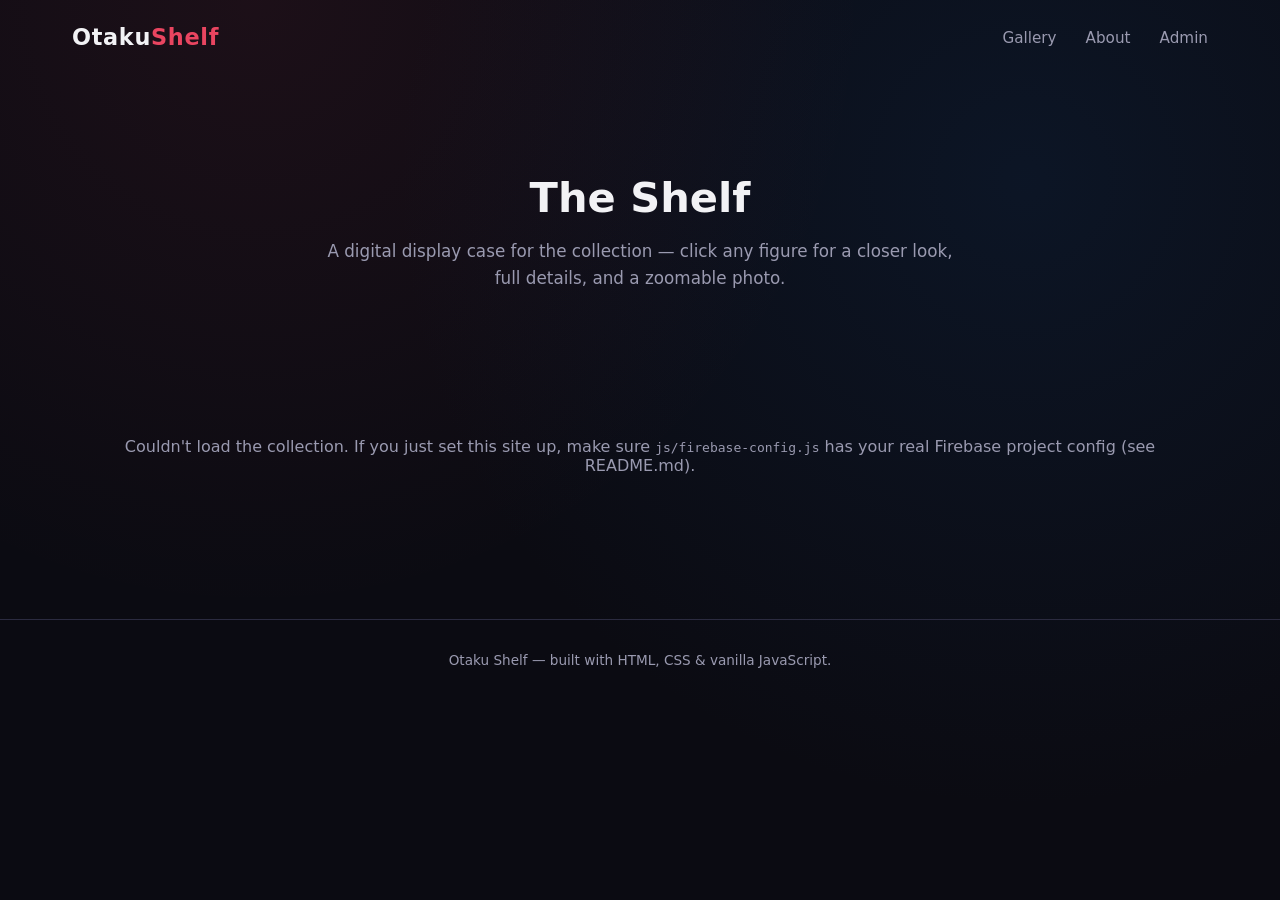
==== index.html @ 0e8b0df6 "Initial commit" ====
<!doctype html>
<html lang="en">
  <head>
    <meta charset="UTF-8" />
    <meta name="viewport" content="width=device-width, initial-scale=1.0" />
    <title>Otaku Shelf</title>
    <link rel="stylesheet" href="css/styles.css" />
  </head>
  <body>
    <header class="site-header">
      <div class="logo">Otaku<span>Shelf</span></div>
      <nav class="site-nav">
        <a href="index.html">Gallery</a>
        <a href="about.html">About</a>
        <a href="admin.html">Admin</a>
      </nav>
    </header>

    <section class="hero">
      <h1>The Shelf</h1>
      <p>
        A digital display case for the collection — click any figure for a
        closer look, full details, and a zoomable photo.
      </p>
    </section>

    <!-- Featured piece, set from the admin page. Hidden when nothing is marked featured. -->
    <section class="featured" id="featuredSection" style="display: none">
      <h2 class="section-heading">Featured piece</h2>
      <article class="featured-card" id="featuredCard" tabindex="0">
        <div class="featured-image">
          <img id="featuredImage" src="" alt="" />
        </div>
        <div class="featured-details">
          <div class="series" id="featuredSeries"></div>
          <h3 id="featuredName"></h3>
          <dl>
            <dt>Sculptor</dt>
            <dd id="featuredSculptor"></dd>
            <dt>Scale</dt>
            <dd id="featuredScale"></dd>
          </dl>
          <p class="description" id="featuredDescription"></p>
          <span class="view-hint">Click for full details &amp; zoom →</span>
        </div>
      </article>
    </section>

    <h2 class="section-heading" id="restHeading" style="display: none">
      More from the shelf
    </h2>

    <main class="gallery" id="gallery">
      <!-- Figure cards are injected here by js/main.js -->
      <p class="empty-state">Loading collection…</p>
    </main>

    <!-- Modal: zoom + details -->
    <div class="modal-overlay" id="modalOverlay">
      <div
        class="modal"
        role="dialog"
        aria-modal="true"
        aria-labelledby="modalTitle"
      >
        <button class="modal-close" id="modalClose" aria-label="Close">
          &times;
        </button>
        <div class="modal-image" id="modalImageWrap">
          <img id="modalImage" src="" alt="" />
          <span class="zoom-hint">Click photo to zoom</span>
        </div>
        <div class="modal-details">
          <div class="series" id="modalSeries"></div>
          <h2 id="modalTitle"></h2>
          <dl>
            <dt>Sculptor</dt>
            <dd id="modalSculptor"></dd>
            <dt>Scale</dt>
            <dd id="modalScale"></dd>
            <dt>Added</dt>
            <dd id="modalDate"></dd>
          </dl>
          <p class="description" id="modalDescription"></p>
        </div>
      </div>
    </div>

    <footer class="site-footer">
      Otaku Shelf — built with HTML, CSS &amp; vanilla JavaScript.
    </footer>

    <script src="https://www.gstatic.com/firebasejs/10.12.2/firebase-app-compat.js"></script>
    <script src="https://www.gstatic.com/firebasejs/10.12.2/firebase-firestore-compat.js"></script>
    <script src="js/firebase-config.js"></script>
    <script src="js/data.js"></script>
    <script src="js/main.js"></script>
  </body>
</html>
---- css/styles.css ----
/* =========================================================
   Otaku Shelf — Spotlight theme
   Dark gallery background with a "museum spotlight" glow
   that follows each card on hover.
   ========================================================= */

:root {
  --bg: #0b0b12;
  --bg-elevated: #14141f;
  --card-bg: #1a1a2e;
  --accent: #e94560;
  --accent-soft: rgba(233, 69, 96, 0.35);
  --text: #f2f2f5;
  --text-dim: #9a9ab0;
  --border: #2b2b40;
  --radius: 14px;
  --max-width: 1200px;
}

* {
  box-sizing: border-box;
}

html,
body {
  margin: 0;
  padding: 0;
  background: var(--bg);
  color: var(--text);
  font-family:
    "Segoe UI",
    system-ui,
    -apple-system,
    Roboto,
    Helvetica,
    Arial,
    sans-serif;
}

body {
  min-height: 100vh;
  background-image:
    radial-gradient(circle at 20% 0%, rgba(233, 69, 96, 0.08), transparent 45%),
    radial-gradient(circle at 80% 20%, rgba(15, 52, 96, 0.25), transparent 50%);
}

a {
  color: var(--accent);
}

/* ---------- Header ---------- */

.site-header {
  display: flex;
  align-items: center;
  justify-content: space-between;
  padding: 1.5rem 2rem;
  max-width: var(--max-width);
  margin: 0 auto;
}

.site-header .logo {
  font-size: 1.4rem;
  font-weight: 700;
  letter-spacing: 0.03em;
}

.site-header .logo span {
  color: var(--accent);
}

.site-nav a {
  color: var(--text-dim);
  text-decoration: none;
  margin-left: 1.5rem;
  font-size: 0.95rem;
  transition: color 0.2s ease;
}

.site-nav a:hover {
  color: var(--text);
}

/* ---------- Hero ---------- */

.hero {
  text-align: center;
  padding: 4rem 1.5rem 3rem;
  max-width: 700px;
  margin: 0 auto;
}

.hero h1 {
  font-size: 2.6rem;
  margin-bottom: 0.75rem;
}

.hero p {
  color: var(--text-dim);
  font-size: 1.05rem;
  line-height: 1.6;
}

/* ---------- Featured figure ---------- */

.section-heading {
  max-width: var(--max-width);
  margin: 0 auto 0.9rem;
  padding: 0 2rem;
  font-size: 0.85rem;
  color: var(--text-dim);
  text-transform: uppercase;
  letter-spacing: 0.08em;
}

.featured {
  max-width: var(--max-width);
  margin: 0 auto;
  padding: 0 2rem 2.5rem;
}

.featured .section-heading {
  padding: 0;
  margin-bottom: 0.9rem;
}

.featured-card {
  display: grid;
  grid-template-columns: 1fr 1fr;
  gap: 0;
  background: var(--card-bg);
  border: 1px solid var(--border);
  border-radius: var(--radius);
  overflow: hidden;
  cursor: pointer;
  transition: border-color 0.25s ease;
}

.featured-card:hover,
.featured-card:focus-visible {
  border-color: var(--accent-soft);
}

.featured-image {
  aspect-ratio: 4 / 3;
  background: #0f0f18;
  overflow: hidden;
}

.featured-image img {
  width: 100%;
  height: 100%;
  object-fit: cover;
}

.featured-details {
  padding: 2rem;
  display: flex;
  flex-direction: column;
  justify-content: center;
}

.featured-details .series {
  color: var(--accent);
  font-size: 0.82rem;
  font-weight: 600;
  text-transform: uppercase;
  letter-spacing: 0.04em;
}

.featured-details h3 {
  font-size: 1.7rem;
  margin: 0.35rem 0 1rem;
}

.featured-details dl {
  display: grid;
  grid-template-columns: auto 1fr;
  gap: 0.4rem 1rem;
  font-size: 0.9rem;
  margin: 1rem 0;
}

.featured-details dt {
  color: var(--text-dim);
}

.featured-details dd {
  margin: 0;
}

.featured-details .description {
  color: var(--text-dim);
  line-height: 1.6;
  margin: 0;
}

.featured-details .view-hint {
  display: inline-block;
  margin-top: 1.1rem;
  font-size: 0.85rem;
  color: var(--accent);
}

@media (max-width: 720px) {
  .featured-card {
    grid-template-columns: 1fr;
  }
}

/* ---------- Gallery grid ---------- */

.gallery {
  max-width: var(--max-width);
  margin: 0 auto;
  padding: 1rem 2rem 5rem;
  display: grid;
  grid-template-columns: repeat(auto-fill, minmax(230px, 1fr));
  gap: 1.75rem;
}

.figure-card {
  position: relative;
  background: var(--card-bg);
  border: 1px solid var(--border);
  border-radius: var(--radius);
  overflow: hidden;
  cursor: pointer;
  isolation: isolate;
  transition:
    transform 0.25s ease,
    border-color 0.25s ease;
}

.figure-card:hover,
.figure-card:focus-visible {
  transform: translateY(-6px);
  border-color: var(--accent-soft);
}

/* the spotlight glow that tracks the cursor */
.figure-card::before {
  content: "";
  position: absolute;
  inset: -40%;
  background: radial-gradient(
    circle at var(--mx, 50%) var(--my, 50%),
    var(--accent-soft),
    transparent 60%
  );
  opacity: 0;
  transition: opacity 0.3s ease;
  z-index: 0;
  pointer-events: none;
}

.figure-card:hover::before {
  opacity: 1;
}

.figure-card .thumb-wrap {
  position: relative;
  z-index: 1;
  aspect-ratio: 3 / 4;
  overflow: hidden;
  background: #0f0f18;
}

.figure-card img {
  width: 100%;
  height: 100%;
  object-fit: cover;
  display: block;
  transition: transform 0.4s ease;
}

.figure-card:hover img {
  transform: scale(1.06);
}

.figure-card .card-body {
  position: relative;
  z-index: 1;
  padding: 1rem 1.1rem 1.2rem;
}

.figure-card h3 {
  margin: 0 0 0.25rem;
  font-size: 1.05rem;
}

.figure-card .series {
  color: var(--accent);
  font-size: 0.82rem;
  font-weight: 600;
  text-transform: uppercase;
  letter-spacing: 0.04em;
}

.figure-card .meta-line {
  margin-top: 0.5rem;
  font-size: 0.8rem;
  color: var(--text-dim);
}

.empty-state {
  grid-column: 1 / -1;
  text-align: center;
  padding: 3rem 1rem;
  color: var(--text-dim);
}

/* ---------- Modal (zoom + details) ---------- */

.modal-overlay {
  position: fixed;
  inset: 0;
  background: rgba(5, 5, 10, 0.85);
  backdrop-filter: blur(4px);
  display: flex;
  align-items: center;
  justify-content: center;
  padding: 2rem;
  z-index: 100;
  opacity: 0;
  visibility: hidden;
  transition: opacity 0.2s ease;
}

.modal-overlay.open {
  opacity: 1;
  visibility: visible;
}

.modal {
  background: var(--bg-elevated);
  border: 1px solid var(--border);
  border-radius: var(--radius);
  max-width: 960px;
  width: 100%;
  max-height: 90vh;
  display: grid;
  grid-template-columns: 1.1fr 1fr;
  overflow: hidden;
  box-shadow: 0 30px 80px rgba(0, 0, 0, 0.6);
}

.modal-image {
  position: relative;
  background: #05050a;
  cursor: zoom-in;
  overflow: hidden;
  display: flex;
  align-items: center;
  justify-content: center;
}

.modal-image img {
  width: 100%;
  height: 100%;
  object-fit: contain;
  transition: transform 0.25s ease;
  transform-origin: center center;
}

.modal-image.zoomed {
  cursor: zoom-out;
}

.modal-image.zoomed img {
  transform: scale(2);
}

.modal-image .zoom-hint {
  position: absolute;
  bottom: 0.75rem;
  left: 50%;
  transform: translateX(-50%);
  font-size: 0.75rem;
  color: var(--text-dim);
  background: rgba(0, 0, 0, 0.55);
  padding: 0.3rem 0.7rem;
  border-radius: 999px;
  pointer-events: none;
}

.modal-details {
  padding: 2rem;
  overflow-y: auto;
}

.modal-details .series {
  color: var(--accent);
  font-size: 0.85rem;
  font-weight: 600;
  text-transform: uppercase;
  letter-spacing: 0.04em;
}

.modal-details h2 {
  margin: 0.35rem 0 1rem;
  font-size: 1.6rem;
}

.modal-details dl {
  display: grid;
  grid-template-columns: auto 1fr;
  gap: 0.4rem 1rem;
  font-size: 0.9rem;
  margin: 1rem 0;
}

.modal-details dt {
  color: var(--text-dim);
}

.modal-details dd {
  margin: 0;
}

.modal-details p.description {
  line-height: 1.6;
  color: var(--text);
  margin-top: 1rem;
}

.modal-close {
  position: absolute;
  top: 1rem;
  right: 1rem;
  z-index: 5;
  background: rgba(0, 0, 0, 0.5);
  border: none;
  color: var(--text);
  width: 36px;
  height: 36px;
  border-radius: 50%;
  font-size: 1.1rem;
  cursor: pointer;
  display: flex;
  align-items: center;
  justify-content: center;
}

.modal-close:hover {
  background: var(--accent);
}

@media (max-width: 720px) {
  .modal {
    grid-template-columns: 1fr;
    max-height: 95vh;
  }
  .modal-image {
    aspect-ratio: 4 / 3;
  }
}

/* ---------- Footer ---------- */

.site-footer {
  text-align: center;
  padding: 2rem;
  color: var(--text-dim);
  font-size: 0.85rem;
  border-top: 1px solid var(--border);
}

/* ---------- Shared form / admin bits ---------- */

.btn {
  background: var(--accent);
  color: #fff;
  border: none;
  padding: 0.65rem 1.3rem;
  border-radius: 8px;
  font-size: 0.95rem;
  cursor: pointer;
  transition: filter 0.2s ease;
}

.btn:hover {
  filter: brightness(1.1);
}

.btn.secondary {
  background: transparent;
  border: 1px solid var(--border);
  color: var(--text);
}

.btn.danger {
  background: #b0203a;
}

/* ---------- About page ---------- */

.about-wrap {
  max-width: 720px;
  margin: 0 auto;
  padding: 1rem 2rem 5rem;
  display: grid;
  gap: 1.5rem;
}

.about-card {
  background: var(--card-bg);
  border: 1px solid var(--border);
  border-radius: var(--radius);
  padding: 1.75rem;
}

.about-card h2 {
  margin-top: 0;
}

.about-card p {
  color: var(--text-dim);
  line-height: 1.6;
}

.contact-list {
  list-style: none;
  padding: 0;
  margin: 1rem 0 0;
  display: grid;
  gap: 0.5rem;
}

.contact-list strong {
  color: var(--text);
  margin-right: 0.35rem;
}
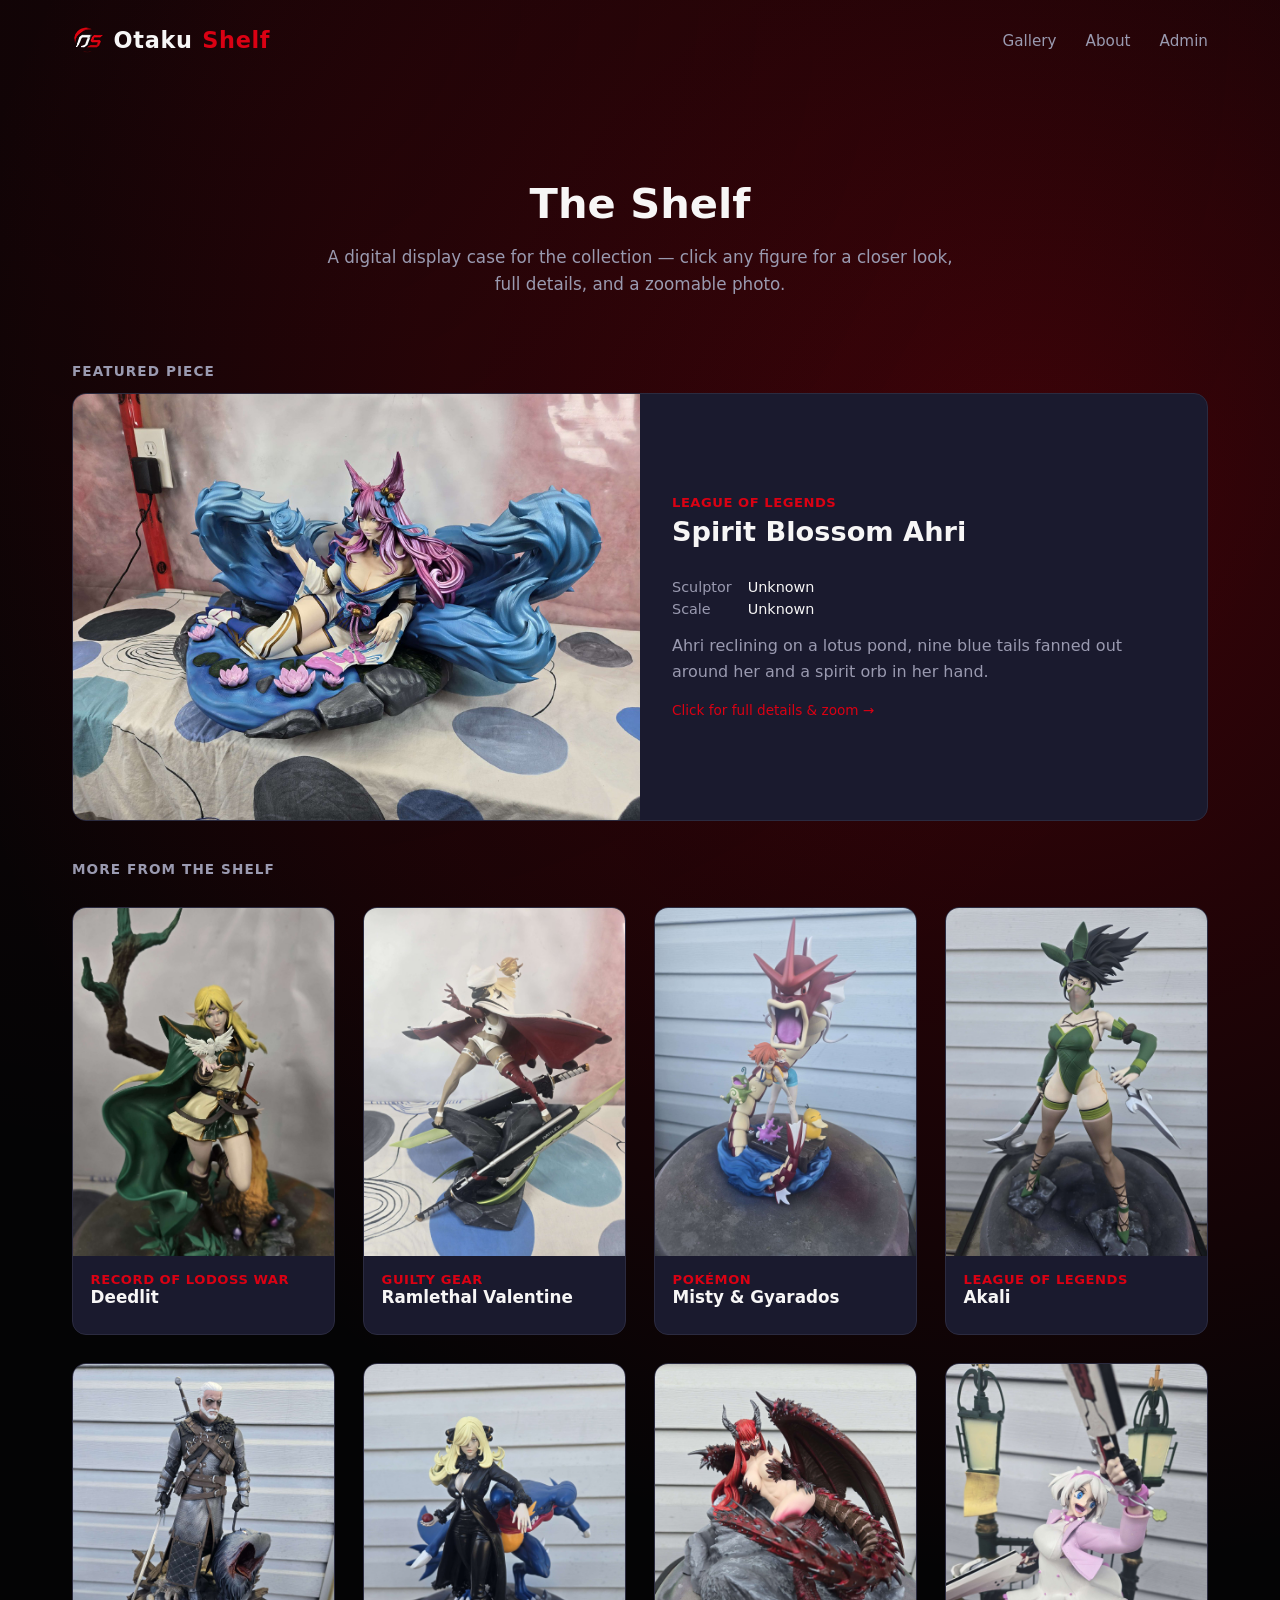
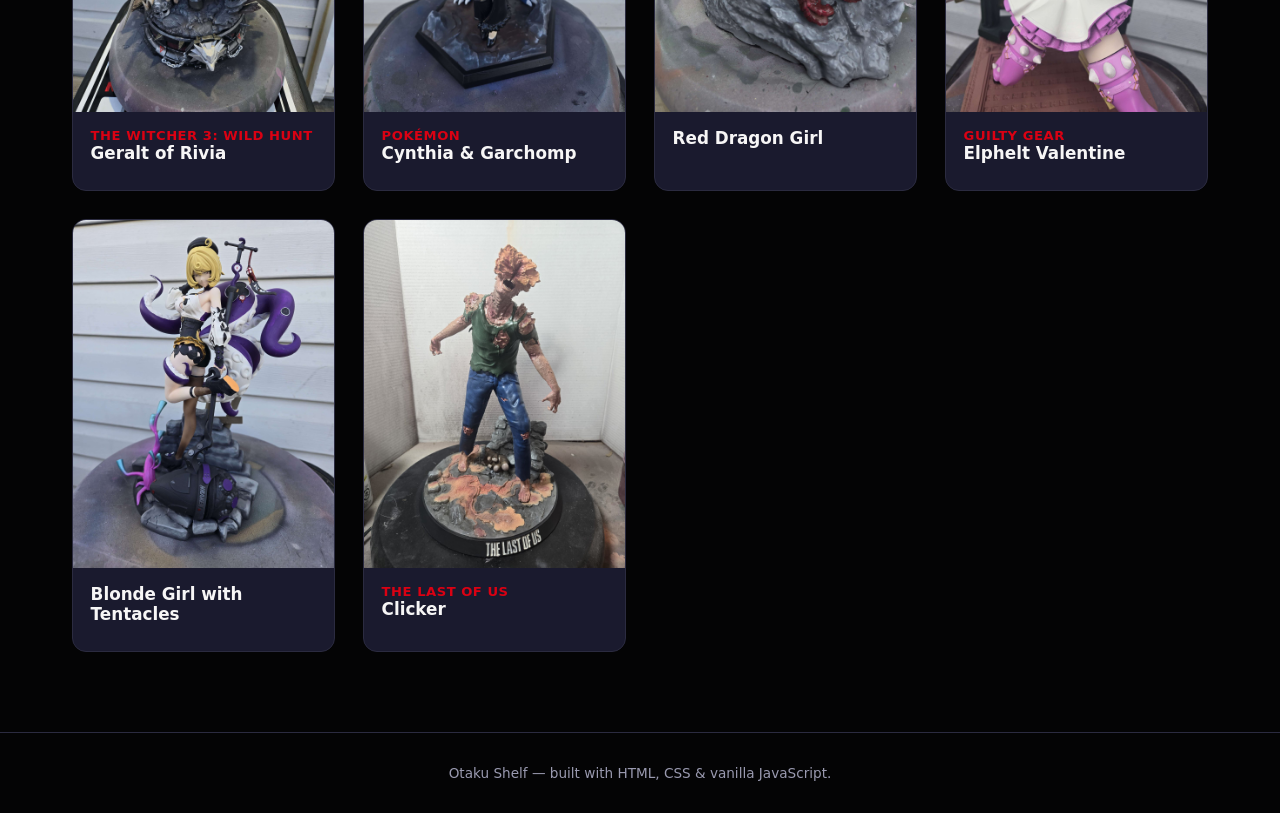
==== commit 57245ff8: "Changed Icons, and removed the firebase." ====
--- a/index.html
+++ b/index.html
@@ -5,14 +5,20 @@
     <meta name="viewport" content="width=device-width, initial-scale=1.0" />
     <title>Otaku Shelf</title>
     <link rel="stylesheet" href="css/styles.css" />
+    <link rel="icon" href="assets/icons/favicon.ico" sizes="any" />
+    <link rel="icon" type="image/png" sizes="32x32" href="assets/icons/favicon-32.png" />
+    <link rel="apple-touch-icon" href="assets/icons/apple-touch-icon.png" />
   </head>
   <body>
     <header class="site-header">
-      <div class="logo">Otaku<span>Shelf</span></div>
+      <a class="logo" href="index.html">
+        <img src="assets/icons/favicon-32.png" alt="" class="logo-icon" />
+        Otaku<span>Shelf</span>
+      </a>
       <nav class="site-nav">
         <a href="index.html">Gallery</a>
         <a href="about.html">About</a>
-        <a href="admin.html">Admin</a>
+        <a href="admin/">Admin</a>
       </nav>
     </header>
 
@@ -90,9 +96,6 @@
       Otaku Shelf — built with HTML, CSS &amp; vanilla JavaScript.
     </footer>
 
-    <script src="https://www.gstatic.com/firebasejs/10.12.2/firebase-app-compat.js"></script>
-    <script src="https://www.gstatic.com/firebasejs/10.12.2/firebase-firestore-compat.js"></script>
-    <script src="js/firebase-config.js"></script>
     <script src="js/data.js"></script>
     <script src="js/main.js"></script>
   </body>
--- a/css/styles.css
+++ b/css/styles.css
@@ -1,16 +1,34 @@
 /* =========================================================
-   Otaku Shelf — Spotlight theme
-   Dark gallery background with a "museum spotlight" glow
-   that follows each card on hover.
+   Otaku Shelf CSS
+   2026-September-29th
+   This is the CSS style for the website.
+
+   website colour scheme is based on the following palette:
+   Primary:
+      - Red: #DA0113
+      - Black: #040405
+      - White: #F7F6F6
+    Monochromatic:
+      - #DA0113
+      - #A6212C
+      - #732E34
+      - #402628
+      - #33292A
+    Shades:
+      - #DA0113
+      - #B5000F
+      - #8C000C
+      - #630008
+      - #3B0005  
    ========================================================= */
 
 :root {
-  --bg: #0b0b12;
+  --bg: #040405;
   --bg-elevated: #14141f;
   --card-bg: #1a1a2e;
-  --accent: #e94560;
-  --accent-soft: rgba(233, 69, 96, 0.35);
-  --text: #f2f2f5;
+  --accent: #da0113;
+  --accent-soft: rgba(218, 1, 19, 0.35);
+  --text: #f7f6f6;
   --text-dim: #9a9ab0;
   --border: #2b2b40;
   --radius: 14px;
@@ -40,8 +58,8 @@
 body {
   min-height: 100vh;
   background-image:
-    radial-gradient(circle at 20% 0%, rgba(233, 69, 96, 0.08), transparent 45%),
-    radial-gradient(circle at 80% 20%, rgba(15, 52, 96, 0.25), transparent 50%);
+    radial-gradient(circle at 20% 0%, rgba(218, 1, 19, 0.08), transparent 45%),
+    radial-gradient(circle at 80% 20%, rgba(218, 1, 19, 0.25), transparent 50%);
 }
 
 a {
@@ -60,9 +78,20 @@
 }
 
 .site-header .logo {
+  display: flex;
+  align-items: center;
+  gap: 0.6rem;
+  color: var(--text);
+  text-decoration: none;
   font-size: 1.4rem;
   font-weight: 700;
   letter-spacing: 0.03em;
+}
+
+.site-header .logo-icon {
+  height: 32px;
+  width: auto;
+  display: block;
 }
 
 .site-header .logo span {
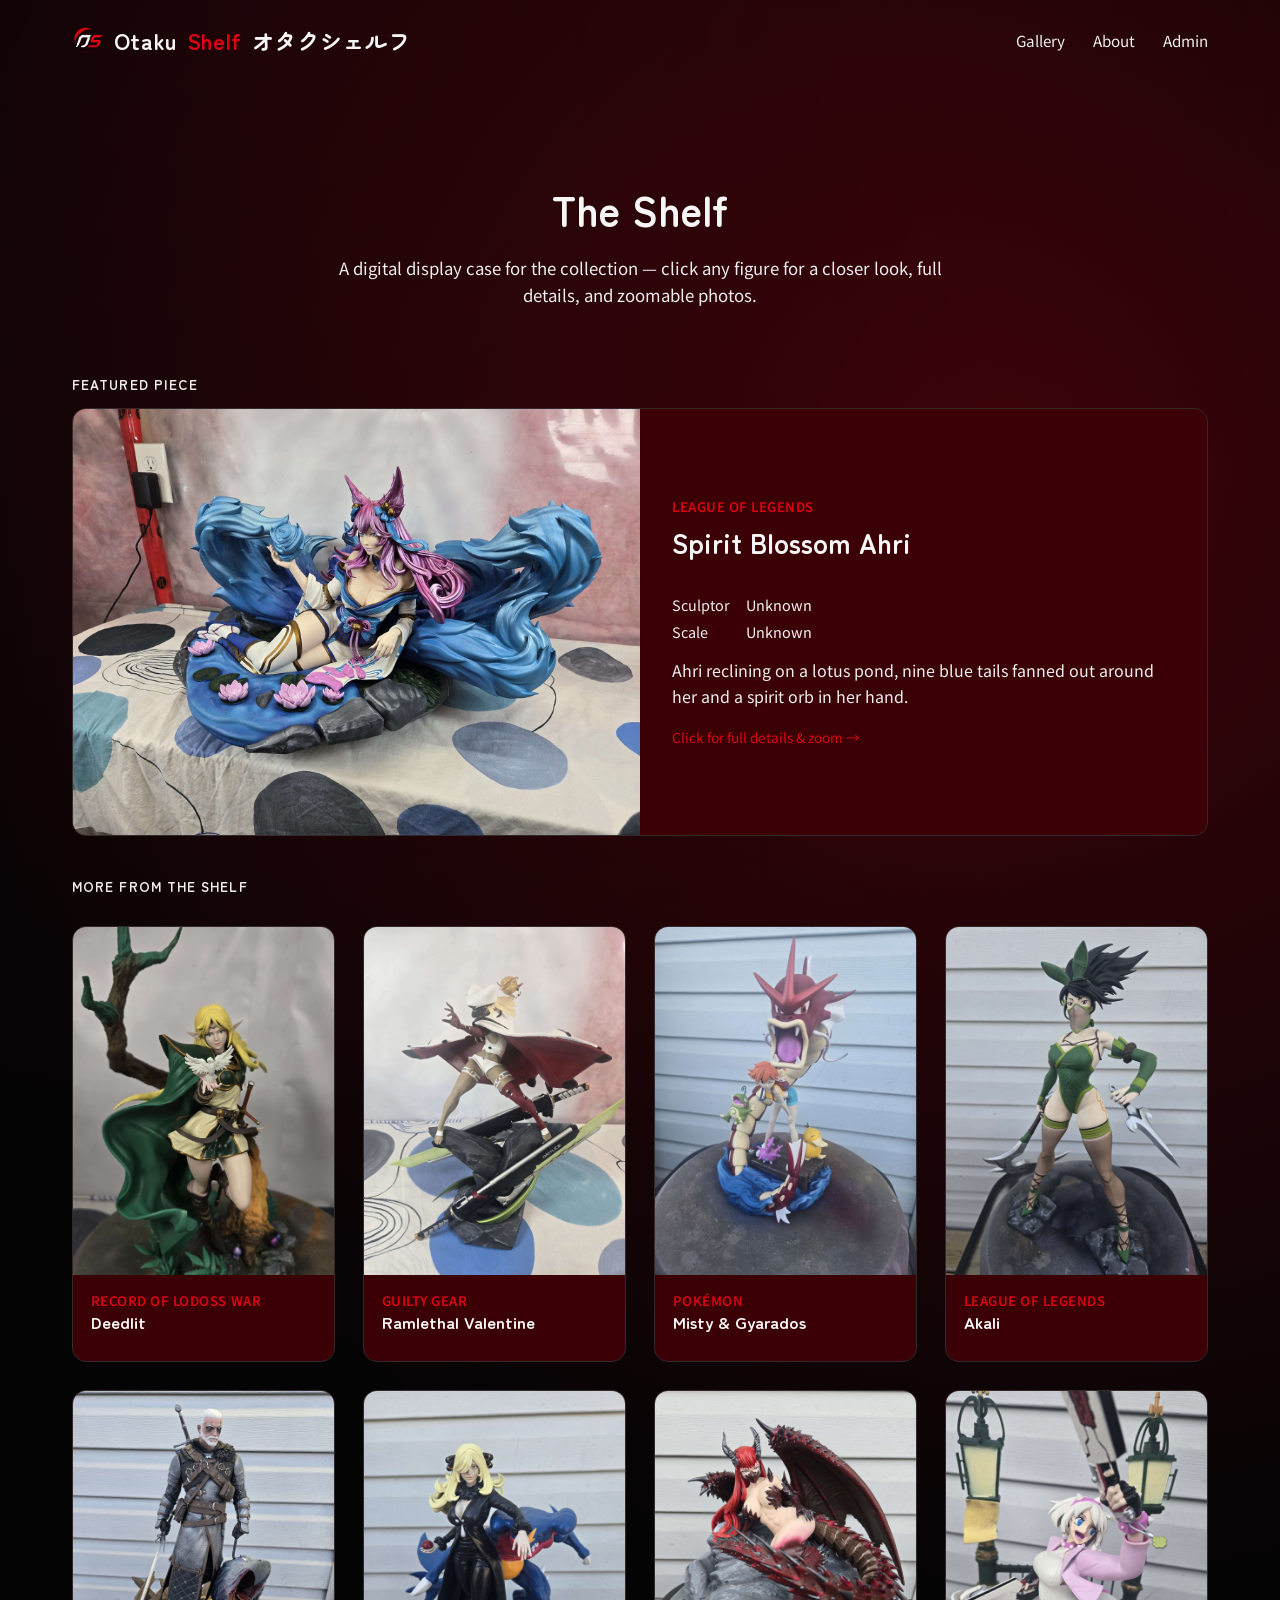
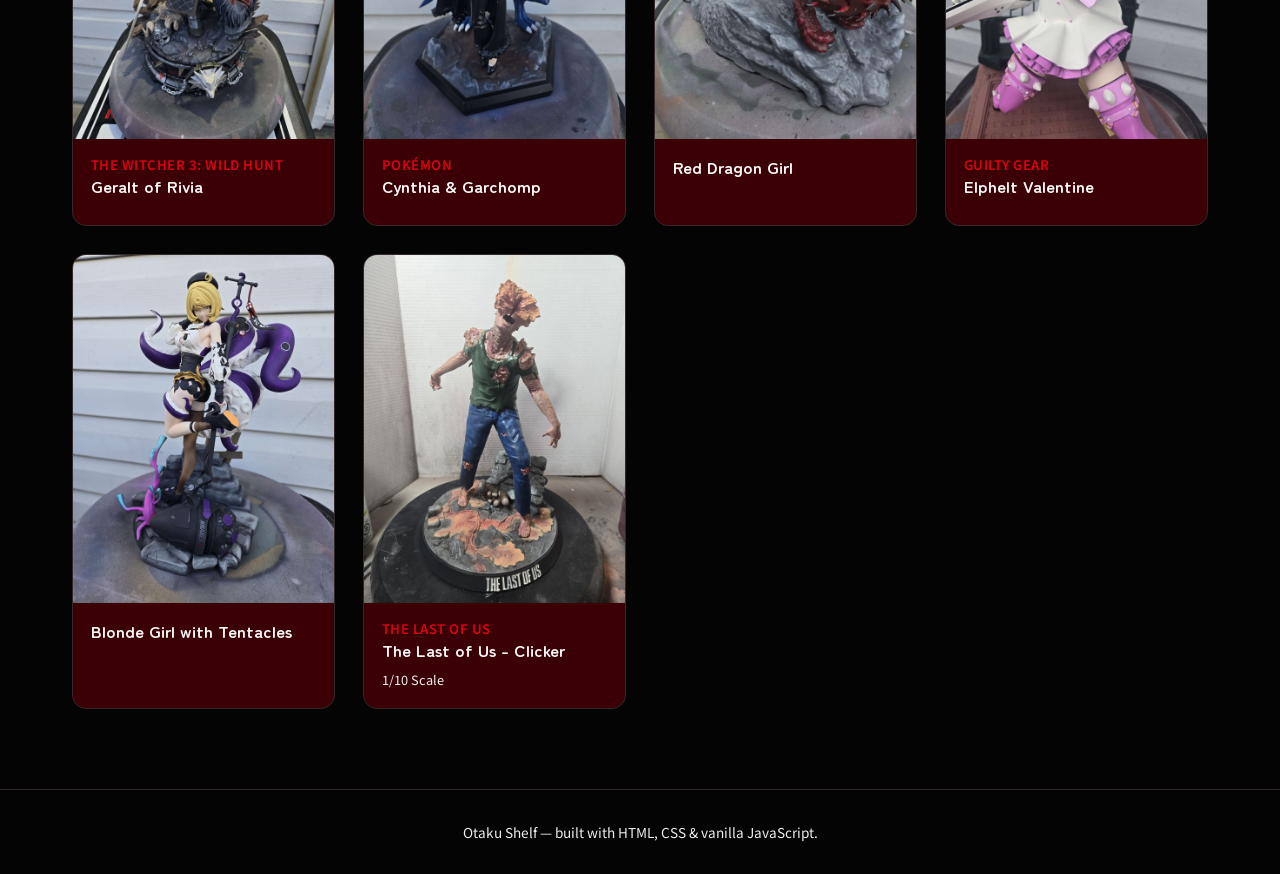
==== commit 70dd5312: "The latest update." ====
--- a/index.html
+++ b/index.html
@@ -6,14 +6,19 @@
     <title>Otaku Shelf</title>
     <link rel="stylesheet" href="css/styles.css" />
     <link rel="icon" href="assets/icons/favicon.ico" sizes="any" />
-    <link rel="icon" type="image/png" sizes="32x32" href="assets/icons/favicon-32.png" />
+    <link
+      rel="icon"
+      type="image/png"
+      sizes="32x32"
+      href="assets/icons/favicon-32.png"
+    />
     <link rel="apple-touch-icon" href="assets/icons/apple-touch-icon.png" />
   </head>
   <body>
     <header class="site-header">
       <a class="logo" href="index.html">
         <img src="assets/icons/favicon-32.png" alt="" class="logo-icon" />
-        Otaku<span>Shelf</span>
+        Otaku <span>Shelf</span> オタクシェルフ
       </a>
       <nav class="site-nav">
         <a href="index.html">Gallery</a>
@@ -26,7 +31,7 @@
       <h1>The Shelf</h1>
       <p>
         A digital display case for the collection — click any figure for a
-        closer look, full details, and a zoomable photo.
+        closer look, full details, and zoomable photos.
       </p>
     </section>
 
@@ -36,6 +41,7 @@
       <article class="featured-card" id="featuredCard" tabindex="0">
         <div class="featured-image">
           <img id="featuredImage" src="" alt="" />
+          <span class="photo-count" id="featuredPhotoCount" hidden></span>
         </div>
         <div class="featured-details">
           <div class="series" id="featuredSeries"></div>
@@ -45,7 +51,10 @@
             <dd id="featuredSculptor"></dd>
             <dt>Scale</dt>
             <dd id="featuredScale"></dd>
+            <dt class="size-row">Size</dt>
+            <dd class="size-row" id="featuredSize"></dd>
           </dl>
+          <p class="compare-line" id="featuredCompare"></p>
           <p class="description" id="featuredDescription"></p>
           <span class="view-hint">Click for full details &amp; zoom →</span>
         </div>
@@ -72,9 +81,18 @@
         <button class="modal-close" id="modalClose" aria-label="Close">
           &times;
         </button>
-        <div class="modal-image" id="modalImageWrap">
-          <img id="modalImage" src="" alt="" />
-          <span class="zoom-hint">Click photo to zoom</span>
+        <div class="modal-media">
+          <div class="modal-image" id="modalImageWrap">
+            <img id="modalImage" src="" alt="" draggable="false" />
+            <button class="photo-nav prev" id="photoPrev" aria-label="Previous photo">
+              &#8249;
+            </button>
+            <button class="photo-nav next" id="photoNext" aria-label="Next photo">
+              &#8250;
+            </button>
+            <span class="zoom-hint" id="zoomHint">Click photo to zoom</span>
+          </div>
+          <div class="photo-thumbs" id="photoThumbs"></div>
         </div>
         <div class="modal-details">
           <div class="series" id="modalSeries"></div>
@@ -84,10 +102,13 @@
             <dd id="modalSculptor"></dd>
             <dt>Scale</dt>
             <dd id="modalScale"></dd>
+            <dt class="size-row">Size</dt>
+            <dd class="size-row" id="modalSize"></dd>
             <dt>Added</dt>
             <dd id="modalDate"></dd>
           </dl>
           <p class="description" id="modalDescription"></p>
+          <div id="modalCompare" hidden></div>
         </div>
       </div>
     </div>
@@ -96,7 +117,9 @@
       Otaku Shelf — built with HTML, CSS &amp; vanilla JavaScript.
     </footer>
 
+    <script src="js/compare.js"></script>
     <script src="js/data.js"></script>
+    <script src="js/compare-ui.js"></script>
     <script src="js/main.js"></script>
   </body>
 </html>
--- a/css/styles.css
+++ b/css/styles.css
@@ -3,11 +3,12 @@
    2026-September-29th
    This is the CSS style for the website.
 
-   website colour scheme is based on the following palette:
+   Website Colour scheme is based on the following palette:
    Primary:
       - Red: #DA0113
       - Black: #040405
       - White: #F7F6F6
+        - Dimmed: #eeeeee
     Monochromatic:
       - #DA0113
       - #A6212C
@@ -22,17 +23,40 @@
       - #3B0005  
    ========================================================= */
 
+@import url("https://fonts.googleapis.com/css2?family=Noto+Sans+JP:wght@400;500;600;700&family=Zen+Maru+Gothic:wght@500;700&display=swap");
+
 :root {
-  --bg: #040405;
-  --bg-elevated: #14141f;
-  --card-bg: #1a1a2e;
-  --accent: #da0113;
+  /* Palette */
+  --red: #da0113;
+  --black: #040405;
+  --white: #f7f6f6;
+  --white-dim: #eeeeee;
+  --mono-1: #a6212c;
+  --mono-2: #732e34;
+  --mono-3: #402628;
+  --mono-4: #33292a;
+  --shade-1: #b5000f;
+  --shade-2: #8c000c;
+  --shade-3: #630008;
+  --shade-4: #3b0005;
+
+  /* Roles */
+  --bg: var(--black);
+  --bg-elevated: var(--mono-4);
+  --card-bg: var(--shade-4);
+  --accent: var(--red);
   --accent-soft: rgba(218, 1, 19, 0.35);
-  --text: #f7f6f6;
-  --text-dim: #9a9ab0;
-  --border: #2b2b40;
+  --danger: var(--mono-1);
+  --overlay: rgba(4, 4, 5, 0.85);
+  --text: var(--white);
+  --text-dim: var(--white-dim);
+  --border: var(--mono-4);
   --radius: 14px;
   --max-width: 1200px;
+  --font-heading: "Zen Maru Gothic", "Noto Sans JP", system-ui, sans-serif;
+  --font-body:
+    "Noto Sans JP", system-ui, -apple-system, Roboto, Helvetica, Arial,
+    sans-serif;
 }
 
 * {
@@ -45,14 +69,17 @@
   padding: 0;
   background: var(--bg);
   color: var(--text);
-  font-family:
-    "Segoe UI",
-    system-ui,
-    -apple-system,
-    Roboto,
-    Helvetica,
-    Arial,
-    sans-serif;
+  font-family: var(--font-body);
+}
+
+h1,
+h2,
+h3,
+h4,
+h5,
+h6,
+.site-header .logo {
+  font-family: var(--font-heading);
 }
 
 body {
@@ -171,8 +198,9 @@
 }
 
 .featured-image {
+  position: relative;
   aspect-ratio: 4 / 3;
-  background: #0f0f18;
+  background: var(--bg);
   overflow: hidden;
 }
 
@@ -292,7 +320,7 @@
   z-index: 1;
   aspect-ratio: 3 / 4;
   overflow: hidden;
-  background: #0f0f18;
+  background: var(--bg);
 }
 
 .figure-card img {
@@ -307,6 +335,22 @@
   transform: scale(1.06);
 }
 
+/* "3 photos" badge on cards that have more than one photo. */
+.photo-count {
+  position: absolute;
+  top: 0.6rem;
+  right: 0.6rem;
+  z-index: 2;
+  font-size: 0.72rem;
+  font-weight: 600;
+  color: var(--text);
+  background: rgba(4, 4, 5, 0.7);
+  border: 1px solid var(--mono-2);
+  padding: 0.2rem 0.55rem;
+  border-radius: 999px;
+  pointer-events: none;
+}
+
 .figure-card .card-body {
   position: relative;
   z-index: 1;
@@ -344,7 +388,7 @@
 .modal-overlay {
   position: fixed;
   inset: 0;
-  background: rgba(5, 5, 10, 0.85);
+  background: var(--overlay);
   backdrop-filter: blur(4px);
   display: flex;
   align-items: center;
@@ -371,33 +415,129 @@
   display: grid;
   grid-template-columns: 1.1fr 1fr;
   overflow: hidden;
-  box-shadow: 0 30px 80px rgba(0, 0, 0, 0.6);
+  box-shadow: 0 30px 80px rgba(4, 4, 5, 0.6);
+}
+
+.modal-media {
+  display: flex;
+  flex-direction: column;
+  min-height: 0;
+  background: var(--bg);
 }
 
 .modal-image {
   position: relative;
-  background: #05050a;
+  flex: 1 1 auto;
+  min-height: 0;
+  background: var(--bg);
   cursor: zoom-in;
   overflow: hidden;
   display: flex;
   align-items: center;
   justify-content: center;
+  user-select: none;
 }
 
 .modal-image img {
   width: 100%;
   height: 100%;
   object-fit: contain;
+  /* Only the scale animates; the origin follows the pointer instantly. */
   transition: transform 0.25s ease;
   transform-origin: center center;
 }
 
 .modal-image.zoomed {
   cursor: zoom-out;
+  /* Let a finger drag pan the photo instead of scrolling the page. */
+  touch-action: none;
 }
 
 .modal-image.zoomed img {
-  transform: scale(2);
+  transform: scale(2.5);
+}
+
+.photo-nav {
+  display: none;
+  position: absolute;
+  top: 50%;
+  transform: translateY(-50%);
+  z-index: 3;
+  width: 40px;
+  height: 40px;
+  border: none;
+  border-radius: 50%;
+  background: rgba(4, 4, 5, 0.55);
+  color: var(--text);
+  font-size: 1.6rem;
+  line-height: 1;
+  cursor: pointer;
+  align-items: center;
+  justify-content: center;
+}
+
+.photo-nav.prev {
+  left: 0.75rem;
+}
+
+.photo-nav.next {
+  right: 0.75rem;
+}
+
+.photo-nav:hover,
+.photo-nav:focus-visible {
+  background: var(--accent);
+}
+
+.modal-image.has-multiple .photo-nav {
+  display: flex;
+}
+
+/* Hide the arrows while zoomed so they don't cover the photo. */
+.modal-image.zoomed .photo-nav {
+  display: none;
+}
+
+.photo-thumbs {
+  display: flex;
+  gap: 0.5rem;
+  padding: 0.6rem;
+  overflow-x: auto;
+  border-top: 1px solid var(--border);
+}
+
+.photo-thumbs[hidden] {
+  display: none;
+}
+
+.photo-thumbs button {
+  flex: 0 0 auto;
+  width: 56px;
+  height: 56px;
+  padding: 0;
+  border: 2px solid transparent;
+  border-radius: 8px;
+  overflow: hidden;
+  background: var(--bg-elevated);
+  cursor: pointer;
+  opacity: 0.6;
+  transition: opacity 0.2s ease, border-color 0.2s ease;
+}
+
+.photo-thumbs button:hover,
+.photo-thumbs button.active {
+  opacity: 1;
+}
+
+.photo-thumbs button.active {
+  border-color: var(--accent);
+}
+
+.photo-thumbs img {
+  width: 100%;
+  height: 100%;
+  object-fit: cover;
+  display: block;
 }
 
 .modal-image .zoom-hint {
@@ -407,7 +547,7 @@
   transform: translateX(-50%);
   font-size: 0.75rem;
   color: var(--text-dim);
-  background: rgba(0, 0, 0, 0.55);
+  background: rgba(4, 4, 5, 0.55);
   padding: 0.3rem 0.7rem;
   border-radius: 999px;
   pointer-events: none;
@@ -458,7 +598,7 @@
   top: 1rem;
   right: 1rem;
   z-index: 5;
-  background: rgba(0, 0, 0, 0.5);
+  background: rgba(4, 4, 5, 0.5);
   border: none;
   color: var(--text);
   width: 36px;
@@ -479,10 +619,297 @@
   .modal {
     grid-template-columns: 1fr;
     max-height: 95vh;
+    /* The whole card scrolls on phones, so the size-comparison panel is reachable. */
+    overflow-y: auto;
+  }
+  .modal-details {
+    overflow-y: visible;
   }
   .modal-image {
+    flex: none;
     aspect-ratio: 4 / 3;
   }
+}
+
+/* ---------- Size comparison ---------- */
+
+[hidden] {
+  display: none !important;
+}
+
+.compare-line {
+  margin: 0.35rem 0 0;
+  font-size: 0.8rem;
+  color: var(--text-dim);
+  line-height: 1.4;
+}
+
+.featured-details .compare-line {
+  margin: 0.25rem 0 0.75rem;
+  font-size: 0.9rem;
+}
+
+.compare {
+  margin-top: 1.75rem;
+  padding-top: 1.25rem;
+  border-top: 1px solid var(--border);
+}
+
+.compare-head {
+  display: flex;
+  align-items: center;
+  justify-content: space-between;
+  gap: 0.75rem;
+  flex-wrap: wrap;
+}
+
+.compare-head h3 {
+  margin: 0;
+  font-size: 1.05rem;
+}
+
+.seg {
+  display: inline-flex;
+  border: 1px solid var(--border);
+  border-radius: 8px;
+  overflow: hidden;
+}
+
+.seg-btn {
+  background: transparent;
+  color: var(--text-dim);
+  border: none;
+  padding: 0.3rem 0.75rem;
+  font: inherit;
+  font-size: 0.8rem;
+  cursor: pointer;
+}
+
+.seg-btn + .seg-btn {
+  border-left: 1px solid var(--border);
+}
+
+.seg-btn:hover {
+  color: var(--text);
+}
+
+.seg-btn[aria-pressed='true'] {
+  background: var(--accent);
+  color: #fff;
+}
+
+.compare-dims {
+  margin-top: 0.75rem;
+}
+
+.compare-stage {
+  margin-top: 0.9rem;
+  background: #05050a;
+  border: 1px solid var(--border);
+  border-radius: 10px;
+  padding: 0.5rem;
+}
+
+.compare-svg {
+  display: block;
+  width: 100%;
+  height: auto;
+  max-height: 340px;
+}
+
+.cmp-grid {
+  stroke: rgba(255, 255, 255, 0.07);
+  stroke-width: 1;
+}
+
+.cmp-axis {
+  stroke: var(--text-dim);
+  stroke-width: 1;
+}
+
+.cmp-tick,
+.cmp-unit {
+  fill: var(--text-dim);
+  font-size: 10px;
+}
+
+.cmp-unit {
+  font-weight: 600;
+}
+
+.cmp-fig {
+  fill: var(--accent-soft);
+  stroke: var(--accent);
+  stroke-width: 1.5;
+}
+
+.cmp-item {
+  fill: rgba(255, 255, 255, 0.06);
+  stroke: var(--text-dim);
+  stroke-width: 1.5;
+  stroke-dasharray: 5 4;
+}
+
+.cmp-val {
+  fill: var(--text);
+  font-size: 11px;
+  font-weight: 600;
+}
+
+.cmp-name {
+  fill: var(--text-dim);
+  font-size: 11px;
+}
+
+.compare-caption {
+  margin: 0.9rem 0 0.2rem;
+  line-height: 1.5;
+}
+
+.compare-ratio,
+.compare-hint {
+  margin: 0.2rem 0;
+  font-size: 0.8rem;
+  color: var(--text-dim);
+  line-height: 1.4;
+}
+
+.compare-controls {
+  display: flex;
+  flex-wrap: wrap;
+  align-items: center;
+  gap: 0.5rem;
+  margin-top: 1rem;
+  font-size: 0.85rem;
+}
+
+.compare-controls label {
+  color: var(--text-dim);
+}
+
+.compare-select,
+.compare-form input[type='text'],
+.compare-form input[type='number'] {
+  background: var(--card-bg);
+  color: var(--text);
+  border: 1px solid var(--border);
+  border-radius: 8px;
+  padding: 0.35rem 0.5rem;
+  font: inherit;
+  font-size: 0.85rem;
+  min-width: 0;
+}
+
+.compare-select {
+  flex: 1 1 10rem;
+  max-width: 100%;
+}
+
+.btn-small {
+  background: transparent;
+  color: var(--text);
+  border: 1px solid var(--border);
+  border-radius: 8px;
+  padding: 0.35rem 0.7rem;
+  font: inherit;
+  font-size: 0.8rem;
+  cursor: pointer;
+}
+
+.btn-small:hover {
+  border-color: var(--accent);
+}
+
+.compare-person {
+  display: flex;
+  align-items: center;
+  gap: 0.6rem;
+  margin-top: 0.85rem;
+  font-size: 0.85rem;
+}
+
+.compare-person label {
+  color: var(--text-dim);
+  white-space: nowrap;
+}
+
+.compare-person input[type='range'] {
+  flex: 1;
+  min-width: 0;
+  accent-color: var(--accent);
+}
+
+.compare-person output {
+  min-width: 4.5rem;
+  text-align: right;
+}
+
+.compare-custom {
+  margin-top: 0.9rem;
+  font-size: 0.85rem;
+}
+
+.compare-custom summary {
+  cursor: pointer;
+  color: var(--text-dim);
+}
+
+.compare-form {
+  display: flex;
+  flex-wrap: wrap;
+  gap: 0.5rem;
+  margin-top: 0.6rem;
+}
+
+.compare-form input[type='text'] {
+  flex: 2 1 8rem;
+}
+
+.compare-form input[type='number'] {
+  flex: 1 1 5rem;
+}
+
+.compare-scale {
+  margin-top: 1.25rem;
+}
+
+.compare-scale h4 {
+  margin: 0 0 0.2rem;
+  font-size: 0.9rem;
+}
+
+.scale-chips {
+  list-style: none;
+  padding: 0;
+  margin: 0.6rem 0 0.4rem;
+  display: flex;
+  flex-wrap: wrap;
+  gap: 0.4rem;
+}
+
+.scale-chips li {
+  display: flex;
+  flex-direction: column;
+  align-items: center;
+  border: 1px solid var(--border);
+  border-radius: 8px;
+  padding: 0.3rem 0.6rem;
+  font-size: 0.75rem;
+  color: var(--text-dim);
+}
+
+.scale-chips li strong {
+  color: var(--text);
+  font-size: 0.8rem;
+}
+
+.scale-chips li.on {
+  border-color: var(--accent);
+  background: var(--accent-soft);
+}
+
+.scale-chips li.on span {
+  color: var(--text);
 }
 
 /* ---------- Footer ---------- */
@@ -499,7 +926,7 @@
 
 .btn {
   background: var(--accent);
-  color: #fff;
+  color: var(--text);
   border: none;
   padding: 0.65rem 1.3rem;
   border-radius: 8px;
@@ -519,7 +946,7 @@
 }
 
 .btn.danger {
-  background: #b0203a;
+  background: var(--danger);
 }
 
 /* ---------- About page ---------- */
